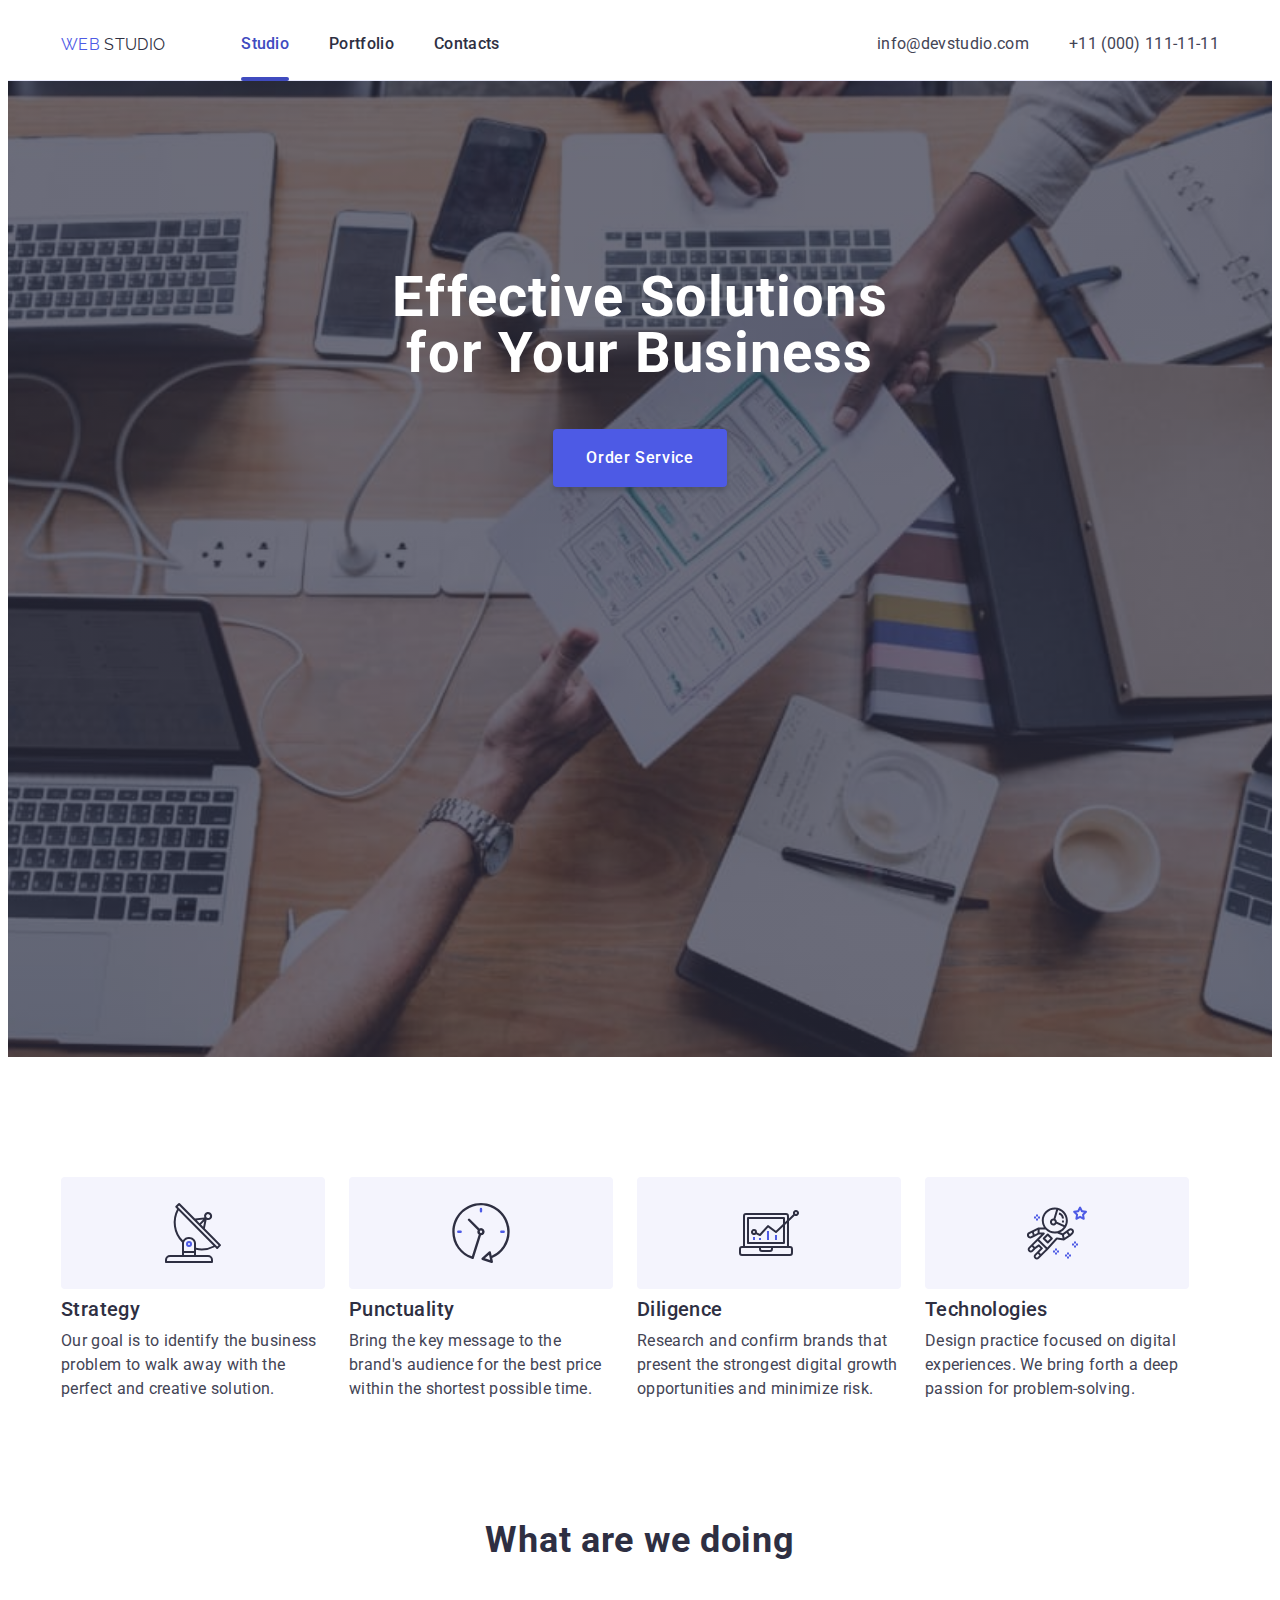
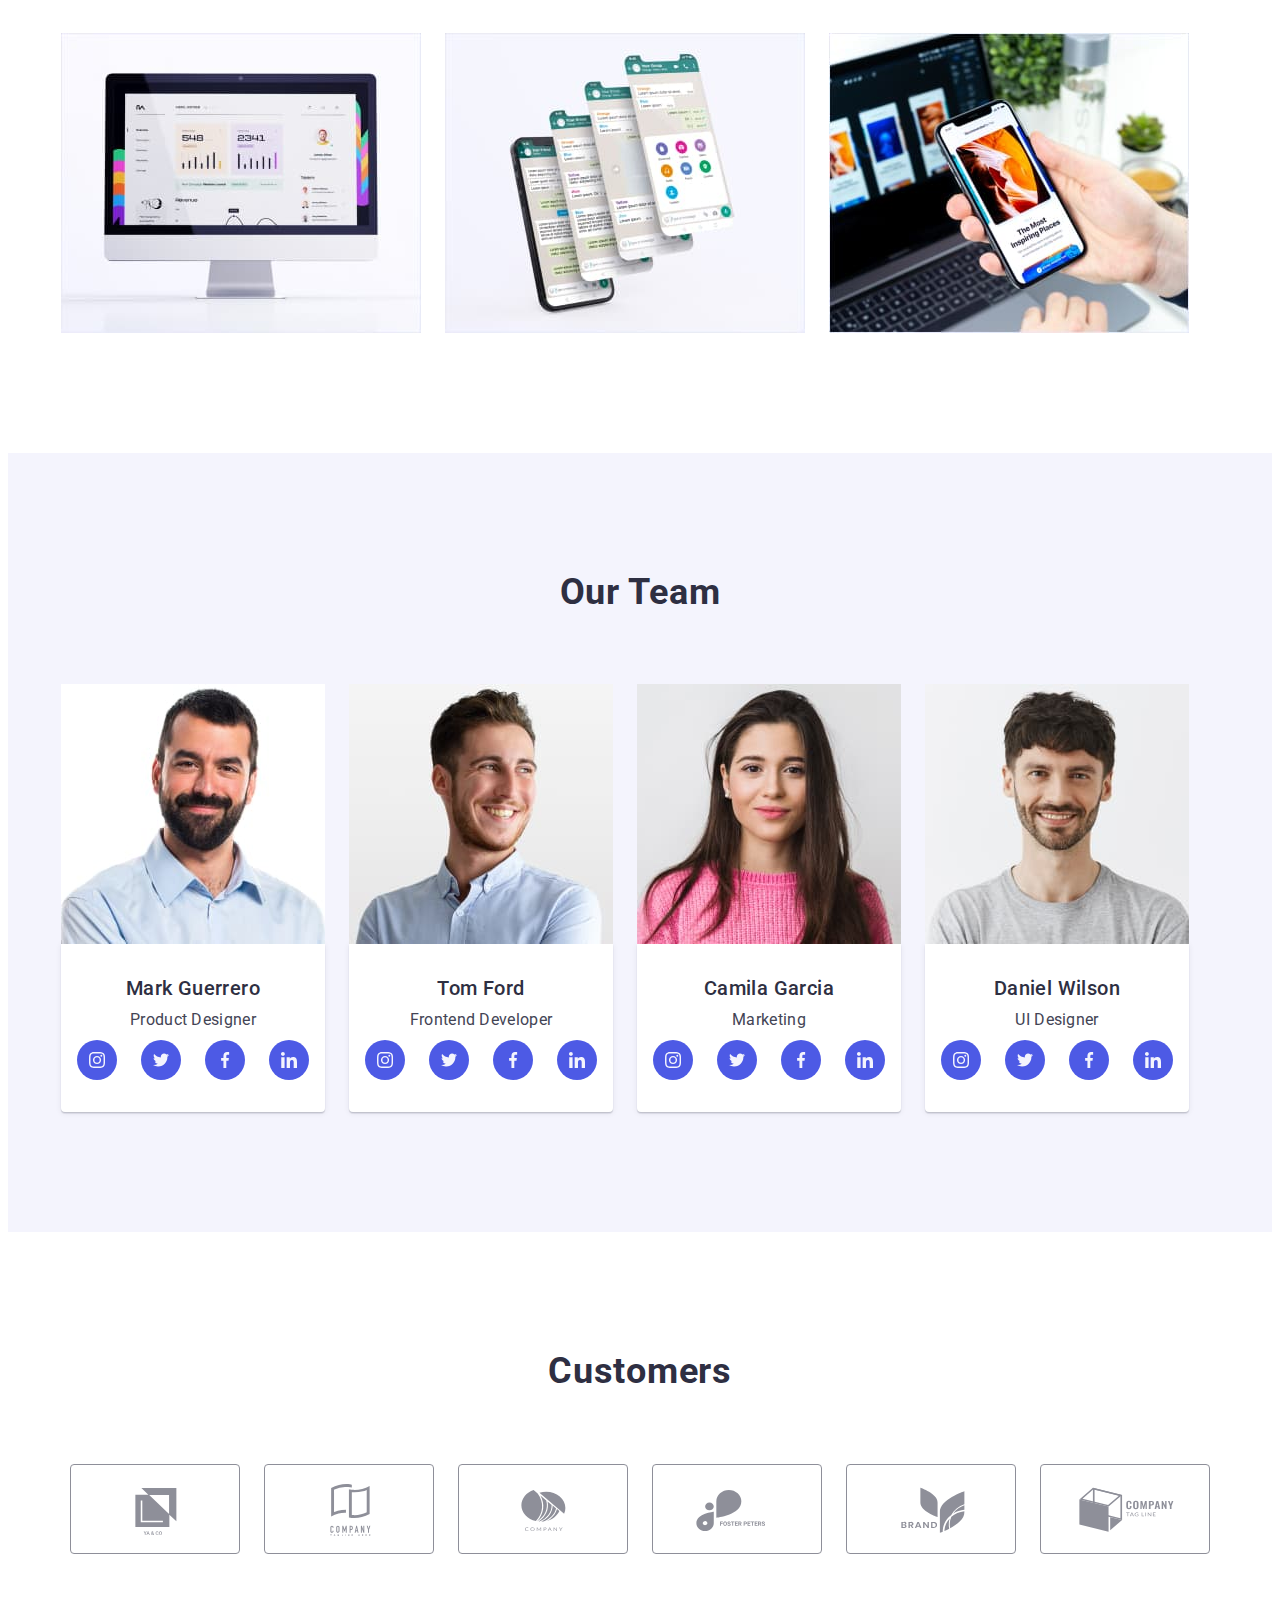
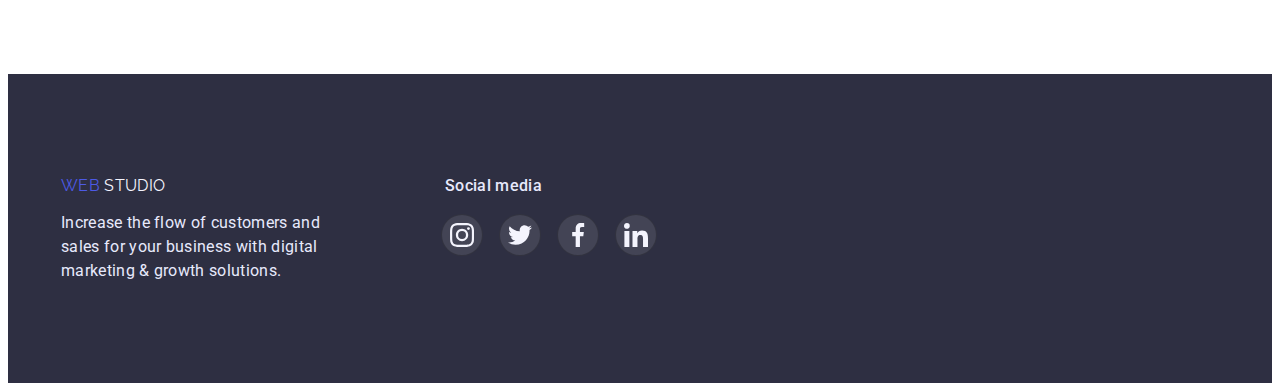
==== index.html @ 89f526cb "started hw06" ====
<!DOCTYPE html>
<html lang="en">
  <head>
    <meta charset="UTF-8" />
    <meta http-equiv="X-UA-Compatible" content="IE=edge" />
    <meta name="viewport" content="width=device-width, initial-scale=1.0" />
    <title>Web Studio</title>
    <link rel="preconnect" href="https://fonts.googleapis.com" />
    <link rel="preconnect" href="https://fonts.gstatic.com" crossorigin />
    <link
      href="https://fonts.googleapis.com/css2?family=Raleway:wght@800&family=Roboto:wght@400;500;700;900&display=swap"
      rel="stylesheet"
    />
    <link
      rel="stylesheet"
      href="https://cdnjs.cloudflare.com/ajax/libs/modern-normalize/1.1.0/modern-normalize.min.css"
      integrity="sha512-wpPYUAdjBVSE4KJnH1VR1HeZfpl1ub8YT/NKx4PuQ5NmX2tKuGu6U/JRp5y+Y8XG2tV+wKQpNHVUX03MfMFn9Q=="
      crossorigin="anonymous"
      referrerpolicy="no-referrer"
    />
    <link rel="stylesheet" href="./css/style.css" />
  </head>
  <body>
    <!--HEADER BLOCK-->
    <header class="header">
      <div class="header-container container">
        <a href="./index.html" class="logo-header link">
          <span class="header-web-logo">WEB</span>
          <span class="header-studio-logo">STUDIO</span>
        </a>
        <nav class="header-nav">
          <ul class="nav-list list">
            <li class="nav-item">
              <a class="nav-link current link" href="./index.html">Studio</a>
            </li>
            <li class="nav-item">
              <a class="nav-link link" href="./portfolio.html">Portfolio</a>
            </li>
            <li class="nav-item">
              <a class="nav-link link" href="">Contacts</a>
            </li>
          </ul>
        </nav>
        <address class="header-address">
          <ul class="address-list list">
            <li class="address-item">
              <a href="mailto:info@devstudio.com" class="address-link link"
                >info@devstudio.com</a
              >
            </li>
            <li class="address-item">
              <a href="tel:+11(000)1111111" class="address-link link"
                >+11 (000) 111-11-11</a
              >
            </li>
          </ul>
        </address>
      </div>
    </header>
    <!--END HEADER BLOCK-->
    <!--MAIN BLOCK -->
    <main>
      <!-- HERO SECTION -------------------------------------------------------------->
      <section class="hero">
        <div class="container">
          <h1 class="hero-title">Effective Solutions for Your Business</h1>
          <button class="hero-btn btn" type="button" data-modal-open>
            Order Service
          </button>
        </div>
      </section>
      <!--END HERO SECTION------------------------------------------------------------>
      <!-- FEATURE SECTION ----------------------------------------------------------->
      <section class="feature section">
        <div class="container">
          <h2 class="feature-title visually-hidden">Our Features</h2>
          <ul class="feature-list list">
            <li class="feature-item">
              <div class="thumb-box">
                <svg class="sm-icons" width="60px" height="64px">
                  <use href="./icons.svg#icon-antenna"></use>
                </svg>
              </div>
              <h3 class="feature-caption title">Strategy</h3>
              <p class="feature-text text">
                Our goal is to identify the business problem to walk away with
                the perfect and creative solution.
              </p>
            </li>
            <li class="feature-item">
              <div class="thumb-box">
                <svg class="sm-icons" width="60px" height="64px">
                  <use href="./icons.svg#icon-clock"></use>
                </svg>
              </div>
              <h3 class="feature-caption title">Punctuality</h3>
              <p class="feature-text text">
                Bring the key message to the brand's audience for the best price
                within the shortest possible time.
              </p>
            </li>
            <li class="feature-item">
              <div class="thumb-box">
                <svg class="sm-icons" width="60px" height="64px">
                  <use href="./icons.svg#icon-diagram"></use>
                </svg>
              </div>
              <h3 class="feature-caption title">Diligence</h3>
              <p class="feature-text text">
                Research and confirm brands that present the strongest digital
                growth opportunities and minimize risk.
              </p>
            </li>
            <li class="feature-item">
              <div class="thumb-box">
                <svg class="sm-icons" width="60px" height="64px">
                  <use href="./icons.svg#icon-astronaut"></use>
                </svg>
              </div>
              <h3 class="feature-caption title">Technologies</h3>
              <p class="feature-text text">
                Design practice focused on digital experiences. We bring forth a
                deep passion for problem-solving.
              </p>
            </li>
          </ul>
        </div>
      </section>
      <!--END FEATURE SECTION--------------------------------------------------------->
      <!-- EXAMPLES SECTION ---------------------------------------------------------->
      <section class="examples section">
        <div class="container">
          <h2 class="examples-title title">What are we doing</h2>
          <ul class="examples-list list">
            <li class="examples-item">
              <img
                class="examples-img"
                src="./images/main-page/img-1.jpg"
                alt="Computer screen"
                width="360"
                height="300"
              />
            </li>
            <li class="examples-item">
              <img
                class="examples-img"
                src="./images/main-page/img-2.jpg"
                alt="Telephone"
                width="360"
                height="300"
              />
            </li>
            <li class="examples-item">
              <img
                class="examples-img"
                src="./images/main-page/img-3.jpg"
                alt="Telephone in hand"
                width="360"
                height="300"
              />
            </li>
          </ul>
        </div>
      </section>
      <!--END EXAMPLES SECTION-------------------------------------------------------->
      <!-- TEAM SECTION -------------------------------------------------------------->
      <section class="team">
        <div class="container">
          <h2 class="team-title title">Our Team</h2>
          <ul class="team-list list">
            <li class="team-item">
              <img
                class="team-img"
                src="./images/main-page/mark-guerrero.jpg"
                alt="Photo of product designer"
                width="264"
                height="260"
              />
              <div class="team-wrapper">
                <h3 class="team-caption title">Mark Guerrero</h3>
                <p class="team-text text">Product Designer</p>
                <div class="sm-icons-box">
                  <ul class="sm-icons-list list">
                    <li class="sm-icons-item">
                      <a
                        class="sm-link"
                        href=""
                        rel="noopener noreferrer"
                        aria-label="Instagram link"
                      >
                        <svg class="sm-icons" width="16px" height="16px">
                          <use href="./icons.svg#icon-instagram"></use>
                        </svg>
                      </a>
                    </li>
                    <li class="sm-icons-item">
                      <a
                        class="sm-link"
                        href=""
                        rel="noopener noreferrer"
                        aria-label="Twitter link"
                        ><svg class="sm-icons" width="16px" height="16px">
                          <use href="./icons.svg#icon-twitter"></use></svg
                      ></a>
                    </li>
                    <li class="sm-icons-item">
                      <a
                        class="sm-link"
                        href=""
                        rel="noopener noreferrer"
                        aria-label="Facebook link"
                        ><svg class="sm-icons" width="16px" height="16px">
                          <use href="./icons.svg#icon-facebook"></use></svg
                      ></a>
                    </li>
                    <li class="sm-icons-item">
                      <a
                        class="sm-link"
                        href=""
                        rel="noopener noreferrer"
                        aria-label="Linkedin link"
                        ><svg class="sm-icons" width="16px" height="16px">
                          <use href="./icons.svg#icon-linkedin"></use></svg
                      ></a>
                    </li>
                  </ul>
                </div>
              </div>
            </li>
            <li class="team-item">
              <img
                class="team-img"
                src="./images/main-page/tom-ford.jpg"
                alt="Photo of frontend developer"
              />
              <div class="team-wrapper">
                <h3 class="team-caption title">Tom Ford</h3>
                <p class="team-text text">Frontend Developer</p>
                <div class="sm-icons-box">
                  <ul class="sm-icons-list list">
                    <li class="sm-icons-item">
                      <a
                        class="sm-link"
                        href=""
                        rel="noopener noreferrer"
                        aria-label="Instagram link"
                      >
                        <svg class="sm-icons" width="16px" height="16px">
                          <use href="./icons.svg#icon-instagram"></use>
                        </svg>
                      </a>
                    </li>
                    <li class="sm-icons-item">
                      <a
                        class="sm-link"
                        href=""
                        rel="noopener noreferrer"
                        aria-label="Twitter link"
                        ><svg class="sm-icons" width="16px" height="16px">
                          <use href="./icons.svg#icon-twitter"></use></svg
                      ></a>
                    </li>
                    <li class="sm-icons-item">
                      <a
                        class="sm-link"
                        href=""
                        rel="noopener noreferrer"
                        aria-label="Facebook link"
                        ><svg class="sm-icons" width="16px" height="16px">
                          <use href="./icons.svg#icon-facebook"></use></svg
                      ></a>
                    </li>
                    <li class="sm-icons-item">
                      <a
                        class="sm-link"
                        href=""
                        rel="noopener noreferrer"
                        aria-label="Linkedin link"
                        ><svg class="sm-icons" width="16px" height="16px">
                          <use href="./icons.svg#icon-linkedin"></use></svg
                      ></a>
                    </li>
                  </ul>
                </div>
              </div>
            </li>
            <li class="team-item">
              <img
                class="team-img"
                src="./images/main-page/camila-garcia.jpg"
                alt="Photo of marketolog"
              />
              <div class="team-wrapper">
                <h3 class="team-caption title">Camila Garcia</h3>
                <p class="team-text text">Marketing</p>
                <div class="sm-icons-box">
                  <ul class="sm-icons-list list">
                    <li class="sm-icons-item">
                      <a
                        class="sm-link"
                        href=""
                        rel="noopener noreferrer"
                        aria-label="Instagram link"
                      >
                        <svg class="sm-icons" width="16px" height="16px">
                          <use href="./icons.svg#icon-instagram"></use>
                        </svg>
                      </a>
                    </li>
                    <li class="sm-icons-item">
                      <a
                        class="sm-link"
                        href=""
                        rel="noopener noreferrer"
                        aria-label="Twitter link"
                        ><svg class="sm-icons" width="16px" height="16px">
                          <use href="./icons.svg#icon-twitter"></use></svg
                      ></a>
                    </li>
                    <li class="sm-icons-item">
                      <a
                        class="sm-link"
                        href=""
                        rel="noopener noreferrer"
                        aria-label="Facebook link"
                        ><svg class="sm-icons" width="16px" height="16px">
                          <use href="./icons.svg#icon-facebook"></use></svg
                      ></a>
                    </li>
                    <li class="sm-icons-item">
                      <a
                        class="sm-link"
                        href=""
                        rel="noopener noreferrer"
                        aria-label="Linkedin link"
                        ><svg class="sm-icons" width="16px" height="16px">
                          <use href="./icons.svg#icon-linkedin"></use></svg
                      ></a>
                    </li>
                  </ul>
                </div>
              </div>
            </li>
            <li class="team-item">
              <img
                class="team-img"
                src="./images/main-page/daniel-wilson.jpg"
                alt="Photo of UI Designer"
              />
              <div class="team-wrapper">
                <h3 class="team-caption title">Daniel Wilson</h3>
                <p class="team-text text">UI Designer</p>
                <div class="sm-icons-box">
                  <ul class="sm-icons-list list">
                    <li class="sm-icons-item">
                      <a
                        class="sm-link"
                        href=""
                        rel="noopener noreferrer"
                        aria-label="Instagram link"
                      >
                        <svg class="sm-icons" width="16px" height="16px">
                          <use href="./icons.svg#icon-instagram"></use>
                        </svg>
                      </a>
                    </li>
                    <li class="sm-icons-item">
                      <a
                        class="sm-link"
                        href=""
                        rel="noopener noreferrer"
                        aria-label="Twitter link"
                        ><svg class="sm-icons" width="16px" height="16px">
                          <use href="./icons.svg#icon-twitter"></use></svg
                      ></a>
                    </li>
                    <li class="sm-icons-item">
                      <a
                        class="sm-link"
                        href=""
                        rel="noopener noreferrer"
                        aria-label="Facebook link"
                        ><svg class="sm-icons" width="16px" height="16px">
                          <use href="./icons.svg#icon-facebook"></use></svg
                      ></a>
                    </li>
                    <li class="sm-icons-item">
                      <a
                        class="sm-link"
                        href=""
                        rel="noopener noreferrer"
                        aria-label="Linkedin link"
                        ><svg class="sm-icons" width="16px" height="16px">
                          <use href="./icons.svg#icon-linkedin"></use></svg
                      ></a>
                    </li>
                  </ul>
                </div>
              </div>
            </li>
          </ul>
        </div>
      </section>
      <!--END TEAM SECTION------------------------------------------------------------>
      <!-- CUSTOMERS SECTION --------------------------------------------------------->
      <section class="customers section">
        <div class="container">
          <h2 class="customers-title title">Customers</h2>
          <div class="costomers-logo-box">
            <ul class="customers-list list">
              <li class="customers-item">
                <a
                  class="customers-link"
                  href=""
                  rel="noopener noreferrer"
                  aria-label="Company 1"
                  ><svg class="customers-icons" width="104px" height="56px">
                    <use href="./icons.svg#icon-logo"></use></svg
                ></a>
              </li>
              <li class="customers-item">
                <a
                  class="customers-link"
                  href=""
                  rel="noopener noreferrer"
                  aria-label="Company 2"
                  ><svg class="customers-icons" width="104px" height="56px">
                    <use href="./icons.svg#icon-logo-1"></use></svg
                ></a>
              </li>
              <li class="customers-item">
                <a
                  class="customers-link"
                  href=""
                  rel="noopener noreferrer"
                  aria-label="Company 3"
                  ><svg class="customers-icons" width="104px" height="56px">
                    <use href="./icons.svg#icon-logo-2"></use></svg
                ></a>
              </li>
              <li class="customers-item">
                <a
                  class="customers-link"
                  href=""
                  rel="noopener noreferrer"
                  aria-label="Company 4"
                  ><svg class="customers-icons" width="104px" height="56px">
                    <use href="./icons.svg#icon-logo-3"></use></svg
                ></a>
              </li>
              <li class="customers-item">
                <a
                  class="customers-link"
                  href=""
                  rel="noopener noreferrer"
                  aria-label="Company 5"
                  ><svg class="customers-icons" width="104px" height="56px">
                    <use href="./icons.svg#icon-logo-4"></use></svg
                ></a>
              </li>
              <li class="customers-item">
                <a
                  class="customers-link"
                  href=""
                  rel="noopener noreferrer"
                  aria-label="Company 6"
                  ><svg class="customers-icons" width="104px" height="56px">
                    <use href="./icons.svg#icon-logo-5"></use></svg
                ></a>
              </li>
            </ul>
          </div>
        </div>
      </section>
      <!-- END CUSOMERS SECTION------------------------------------------------------->
    </main>
    <!--END MAIN BLOCK---------------------------------------------------------------->
    <!-- FOOTER BLOCK ---------------------------------------------------------------->
    <footer class="footer">
      <div class="footer-box container">
        <div class="footer-information">
          <a href="./index.html" class="logo-footer link"
            ><span class="footer-web-logo">WEB</span>
            <span class="footer-studio-logo">STUDIO</span></a
          >
          <p class="footer-text text">
            Increase the flow of customers and sales for your business with
            digital marketing & growth solutions.
          </p>
        </div>
        <div class="footer-sm-box">
          <p class="sm-text">Social media</p>
          <ul class="sm-footer-list list">
            <li class="sm-footer-items">
              <a
                class="sm-footer-link"
                href=""
                rel="noopener noreferrer"
                aria-label="Instagram"
                ><svg class="sm-footer-icons" width="24px" height="24px">
                  <use href="./icons.svg#icon-instagram"></use></svg
              ></a>
            </li>
            <li class="sm-footer-items">
              <a
                class="sm-footer-link"
                href=""
                rel="noopener noreferrer"
                aria-label="Twitter"
                ><svg class="sm-footer-icons" width="24px" height="24px">
                  <use href="./icons.svg#icon-twitter"></use></svg
              ></a>
            </li>
            <li class="sm-footer-items">
              <a
                class="sm-footer-link"
                href=""
                rel="noopener noreferrer"
                aria-label="Linkedin"
                ><svg class="sm-footer-icons" width="24px" height="24px">
                  <use href="./icons.svg#icon-facebook"></use></svg
              ></a>
            </li>
            <li class="sm-footer-items">
              <a
                class="sm-footer-link"
                href=""
                rel="noopener noreferrer"
                aria-label="Linkedin"
                ><svg class="sm-footer-icons" width="24px" height="24px">
                  <use href="./icons.svg#icon-linkedin"></use></svg
              ></a>
            </li>
          </ul>
        </div>
      </div>
    </footer>
    <!--END FOOTER BLOCK-------------------------------------------------------------->
    <!--MODAL WINDOW FOR HERO SECTION------------------------------------------------->
    <div class="backdrop is-hidden" data-modal>
      <div class="modal">
        <button class="modal-btn" type="button" data-modal-close>
          <svg class="modal-icons" width="8px" height="8px">
            <use href="./icons.svg#icon-close-cross"></use>
          </svg>
        </button>
        <form class="form" autocomplete="off">
          <h2>Leave your contacts and we will call you back</h2>
          <div class="form-field">
            <label class="form-label" for="name"> Name </label>
            <input class="form-input" type="text" name="name" id="name" />
          </div>
          <div class="form-field">
            <label for="phone"> Phone </label>
            <input type="tel" name="phone" id="phone" />
          </div>
          <div class="form-field">
            <label for="email">Email</label>
            <input type="email" name="email" id="email" />
          </div>
          <div class="form-field">
            <label for="comment">Comment</label>
            <textarea
              name=""
              id="comment"
              cols="30"
              rows="10"
              placeholder="Text input"
            ></textarea>
          </div>
          <div class="">
            <input type="checkbox" id="checkbox" />
            <label for="checkbox">
              I accept the terms and conditions of the Privacy Policy
            </label>
            
          </div>
          <div class="form-field"></div>

          <button type="submit">Send</button>
        </form>
      </div>
    </div>

    <!-------------------------------------------------------------------------------->

    <script src="./js/modal.js"></script>
  </body>
</html>
---- css/style.css ----
:root {
  --iris: #4d5ae5;
  --ocean: #404bbf;
  --navy-blue: #2e2f42;
  --green: #31d0aa;
  --cornflower: #e7e9fc;
  --navy-blue-modal: #f4f4fd;
  --grey: #2e2f42;
  --white: #ffffff;
  --slate: #434455;
  --light-slate: #8e8f99;
  --cloud: #f4f4fd;
  --black: black;

  /* transition */
  --main-tr-dur: 250ms;
  --slow-tr-dur: 500ms;
  --main-tr-t-f: cubic-bezier(0.4, 0, 0.2, 1);
  
}
/* animation */
/* @keyframes move-top {
  0% {
    transform: translateY(250px);
    opacity: 0;
  }
  
  50% {
   
    opacity: 0.5;
  }
  

  100% {
    transform: translateY(0);
    opacity: 1; 
  }
} */

html {
  scroll-behavior: smooth;
}

body {
  background-color: var(--white);
  color: var(--slate);
  font-family: Roboto, sans-serif;
  letter-spacing: 0.02em;
}
/* 
====================================
RESET
====================================
*/
h1,
h2,
h3,
h4,
h5,
h6,
p {
  margin: 0;
}

.list {
  list-style: none;
  padding: 0;
  margin: 0;
}

.link {
  text-decoration: none;
  color: inherit;
}

img {
  display: block;
  max-width: 100%;
  height: auto;
}
/* 
====================================
END RESET
====================================
*/
/* 
====================================
COMMON BLOCK
====================================
*/
.visually-hidden {
  position: absolute;
  width: 1px;
  height: 1px;
  margin: -1px;
  border: 0;
  padding: 0;

  white-space: nowrap;
  clip-path: inset(100%);
  clip: rect(0 0 0 0);
  overflow: hidden;
}
/* 
====================================
END COMMON BLOCK
====================================
*/
/* 
====================================
TITLE
====================================
*/
.title {
  color: var(--navy-blue);
  font-weight: 500;
  font-size: 20px;
  line-height: 1.2;
  letter-spacing: 0.02em;
}
/* 
==============================================
title examples title and team title index.html
==============================================
*/
.examples-title,
.team-title,
.customers-title {
  font-weight: 700;
  font-size: 36px;
  line-height: 1.1;
  text-align: center;
  letter-spacing: 0.02em;
}
.text {
  font-weight: 400;
  font-size: 16px;
  line-height: 1.5;
}
/* logo block (for all pages) */
.logo-header,
.logo-footer {
  font-family: Raleway, cursive;
}
.logo-header {
  margin-right: 76px;
}
/* ==================================================*/
/* 
=======================================================
BTN (for all pages)
=======================================================
*/
.btn {
  cursor: pointer;
  font-family: inherit;
  font-weight: 500;
  font-size: 16px;
  line-height: 1.5;
  align-items: center;
  letter-spacing: 0.04em;
  border: 1px solid transparent;
}
.container {
  width: 1158px;
  padding: 0 15px;
  margin: 0 auto;
  /* outline: 2px solid tomato; */
}
/* =======================================================*/
/* 
===========================================================
HEADER BLOCK (FOR ALL PAGES)
===========================================================
*/
/* .header {
  padding-top: 24px;
  padding-bottom: 24px;
} */
.header {
  border-bottom: 1px solid var(--cornflower);
}
.header-container {
  display: flex;
  align-items: center;
}
.header-web-logo {
  color: var(--iris);
}
.header-studio-logo {
  color: var(--navy-blue);
}
.nav-list {
  display: flex;
  align-items: center;
  gap: 40px;
}
.nav-link,
.logo-header,
.address-link {
  display: block;
  padding-top: 24px;
  padding-bottom: 24px;
}
/*
================================================================
studio-portfolio-contacts (NAV HEADER AND ADDRESS)
================================================================
*/
.header-nav {
  margin-right: auto;
}
.nav-link {
  color: var(--navy-blue);
  font-weight: 500;
  font-size: 16px;
  line-height: 1.5;
  position: relative;
}

.current {
  color: var(--ocean);
}
.current::after {
  content: '';
  display: block;
  width: 100%;
  height: 4px;
  border-radius: 2px;
  background-color: var(--ocean);
  position: absolute;
  bottom: -1px;
}
/* mail-tel */
.address-list {
  display: flex;
  align-items: center;
  gap: 40px;
}
.address-link {
  font-weight: 400;
  font-style: normal;
  font-size: 16px;
  line-height: 1.5;
  transition-duration: var(--main-tr-dur);
  transition-timing-function: var(--main-tr-t-f);
}
.address-link:hover,
.address-link:focus {
  color: var(--ocean);
}
/* 
=======================================================================================
FOOTER BLOCK (FOR ALL PAGES)
=======================================================================================
*/
.footer {
  color: var(--cornflower);
  background-color: var(--navy-blue);
  padding-top: 100px;
  padding-bottom: 100px;
}
.footer-box {
  display: flex;
  align-items: baseline;
  gap: 120px;
}
.footer-web-logo {
  color: var(--iris);
}
.footer-studio-logo {
  color: var(--cloud);
}
.footer-text {
  margin-top: 16px;
  width: 264px;
}
.footer-sm-box {
  max-width: 208px;
}
.sm-text {
  font-weight: 500;
  font-size: 16px;
  line-height: 1.5;
  letter-spacing: 0.02em;
  padding-bottom: 16px;
}
.sm-footer-list {
  display: flex;
  align-items: center;
  justify-content: center;
  gap: 16px;
}
.sm-footer-link {
  display: flex;
  align-items: center;
  justify-content: center;
  width: 40px;
  height: 40px;
  background: rgba(255, 255, 255, 0.1);
  border: 1px solid rgba(0, 0, 0, 0.25);
  border-radius: 50%;
  fill: var(--cloud);
  transition-duration: var(--main-tr-dur);
  transition-timing-function: var(--main-tr-t-f);
}
.sm-footer-link:hover,
.sm-footer-link:focus {
  background-color: var(--green);
}
/* .sm-footer-icons {
  fill: var(--cloud);
} */

/* 
=====================================================================================
index.html/HERO section 
=====================================================================================
*/
.hero {
  max-width: 1440px;
  height: 600px;
  margin-left: auto;
  margin-right: auto;
  background-image: radial-gradient(
      rgba(46, 47, 66, 0.7),
      rgba(46, 47, 66, 0.7)
    ),
    url(../images/main-page/hero.jpg);
  background-size: cover;
  background-repeat: no-repeat;
  background-position: center;
  background-color: var(--navy-blue);
  text-align: center;
  padding-top: 188px;
  padding-bottom: 188px;
}
.hero-title {
  color: var(--white);
  font-weight: 700;
  font-size: 56px;
  line-height: 1;
  letter-spacing: 0.02em;
  width: 496px;
  text-align: center;
  margin: 0 auto;
}
.hero-btn {
  min-width: 169px;
  color: var(--white);
  background-color: var(--iris);
  box-shadow: 0px 4px 4px rgba(0, 0, 0, 0.15);
  border-radius: 4px;
  padding: 16px 32px;
  margin-top: 48px;
  transition-duration: var(--main-tr-dur);
  transition-timing-function: var(--main-tr-t-f);
}
.hero-btn:hover,
.hero-btn:focus {
  background-color: var(--ocean);
}


/* 
================================================================================
index.html/FEATURE section 
================================================================================
*/
.feature-list {
  display: flex;
  align-items: flex-start;
  flex-wrap: wrap;
  gap: 24px;
}
.section {
  padding-top: 120px;
  padding-bottom: 120px;
}
.feature-item {
  max-width: 264px;
}
.thumb-box {
  display: flex;
  align-items: center;
  justify-content: center;
  height: 112px;
  width: 264px;
  background-color: var(--cloud);
  border-radius: 4px;
}

.feature-caption {
  font-weight: 500;
  font-size: 20px;
  line-height: 1.2;
  letter-spacing: 0.02em;
  margin-top: 8px;
}
.feature-text {
  margin-top: 8px;
}

/* 
====================================================================================
index.html/examples section
====================================================================================
*/
.examples {
  padding-top: 0;
}
.examples-title {
  margin-bottom: 72px;
}
.examples-list {
  display: flex;
  align-items: center;
  gap: 24px;
}
/* ------------------------------------------------------------------------ */
/* index.html/TEAM section--------------------------------------------------- */
/* .team-title {
  padding-bottom: 72px;
} */
/* .team {
  margin-bottom: 120px;
} */
.team-item {
  width: 264px;
}

.team {
  background-color: var(--cloud);
  padding-top: 120px;
  padding-bottom: 120px;
}
.team-title {
  margin-bottom: 72px;
}
.team-list {
  display: flex;
  align-items: center;
  flex-wrap: wrap;
  /* justify-content: space-between; */
  gap: 24px;
}
.team-wrapper {
  padding-top: 32px;
  padding-bottom: 32px;
  text-align: center;
  background-color: var(--white);
  box-shadow: 0px 1px 6px rgba(46, 47, 66, 0.08),
    0px 1px 1px rgba(46, 47, 66, 0.16), 0px 2px 1px rgba(46, 47, 66, 0.08);
  border-radius: 0px 0px 4px 4px;
}
.team-caption {
  margin-bottom: 8px;
}
.team-text {
  margin-bottom: 8px;
}

.sm-icons-list {
  display: flex;
  align-items: center;
  justify-content: center;
  gap: 24px;
}
.sm-icons-item {
  width: 40px;
  height: 40px;
}
.sm-link {
  display: flex;
  align-items: center;
  justify-content: center;
  width: 100%;
  height: 100%;
  background-color: var(--iris);
  border-radius: 50%;
  fill: var(--cloud);
  transition-duration: var(--main-tr-dur);
  transition-timing-function: var(--main-tr-t-f);
}
.sm-link:hover,
.sm-link:focus {
  background-color: var(--ocean);
}
/* .sm-icons {
  fill: var(--cloud);
} */
/* ---------------------------------------------------------------------------------- */

/* index.html / Custumers section------------------------------------------------------ */
.costomers-logo-box {
  margin-top: 72px;
}
.customers-list {
  display: flex;
  align-items: center;
  justify-content: center;
  gap: 24px;
}
.customers-link {
  display: flex;
  align-items: center;
  justify-content: center;
  width: 168px;
  height: 88px;
  border: 1px solid var(--light-slate);
  border-radius: 4px;
}
.customers-icons {
  fill: var(--light-slate);
  transition-duration: var(--main-tr-dur);
  transition-timing-function: var(--main-tr-t-f);
}

.customers-link:hover .customers-icons {
  fill: var(--ocean);
}
.customers-link:focus .customers-icons {
  fill: var(--ocean);
}
.customers-link:hover,
.customers-link:focus {
  border: 1px solid var(--ocean);
}

/* ------------------------------------------------------------------------------- */

/* porfolio.html/btn-filter portfolio block -----------------------------------------*/

.filter-list {
  display: flex;
  align-items: center;
  justify-content: center;
  gap: 24px;
  /* відступ між елементами */
  margin-top: 96px;
  margin-bottom: 72px;
}
.filter-btn {
  color: var(--iris);
  background-color: var(--cloud);
  border: 1px solid var(--cornflower);
  border-radius: 4px;
  padding: 12px 24px;
  transition-duration: var(--main-tr-dur);
  transition-timing-function: var(--main-tr-t-f);
}
.filter-btn:hover,
.filter-btn:focus {
  color: var(--white);
  background-color: var(--ocean);
}

/* porfolio.html/portfolio exaples block  */
.portfolio {
  padding-top: 72px;
  padding-bottom: 120px;
}
.thumb {
  position: relative;
overflow: hidden;
}
/* ---------- */
.portfolio-link:hover .overlay {
  transform: translateY(0);
  opacity: 1;
}
.portfolio-link:focus .overlay {
  transform: translateY(0);
  opacity: 1;
}
.overlay {
  position: absolute;
  top: 0;
  left: 0;
  transform: translateY(100%);
  transition-duration: var(--main-tr-dur);
  transition-timing-function: var(--main-tr-t-f);

  width: 100%;
  height: 100%;
  background-color: var(--iris);
}

.portfolio-link:hover .thumb-text {
  opacity: 1;
}
.portfolio-link:focus .thumb-text {
  opacity: 1;
}
.thumb-text {
  position: absolute;
  top: 40px;
  left: 32px;
  padding-right: 32px;
  text-align: left;
  color: var(--color-cloud);
  font-size: 16px;
  line-height: calc(24 / 16);
  font-weight: 400;
  letter-spacing: 0.02em;
  color: var(--cloud);
}

/* --------- */



.potfolio-list {
  display: flex;
  align-items: center;
  flex-wrap: wrap;
  row-gap: 48px;
  column-gap: 24px;
  padding-bottom: 120px;
}
.portfolio-item {
  width: 360px;
}
.portfolio-link {
  transition-duration: var(--main-tr-dur);
  transition-timing-function: var(--main-tr-t-f);
}
.portfolio-link:hover,
.portfolio-link:focus {
  display: block;
  box-shadow: 0px 1px 6px rgba(46, 47, 66, 0.08),
    0px 1px 1px rgba(46, 47, 66, 0.16), 0px 2px 1px rgba(46, 47, 66, 0.08);
}

.portfolio-wrapper {
  border: 1px solid #e7e9fc;
  border-top: 1px solid transparent;
  padding-top: 32px;
  padding-bottom: 32px;
  padding-left: 16px;
}

.portfolio-text {
  margin-top: 8px;
}


/* 
===============================================================
MODAL WINDOW FOR HERO SECTION
===============================================================
*/
.backdrop {
  position: fixed;
  top: 0;
  width: 100%;
  height: 100%;
  background-color: rgba(0, 0, 0, 0.4);
  transition: opacity var(--slow-tr-dur), visibility var(--slow-tr-dur);
  /* transition-duration: var(--slow-tr-dur); */
}
.backdrop.is-hidden {
  opacity: 0;
  visibility: hidden;
  pointer-events: none;
}
.modal {
  position: absolute;
  top: 50%;
  left: 50%;
  transform: translate(-50%, -50%);
  width: 408px;
  min-height: 584px;
  background: #fcfcfc;
  box-shadow: 0px 1px 1px rgba(0, 0, 0, 0.14), 0px 1px 3px rgba(0, 0, 0, 0.12),
    0px 2px 1px rgba(0, 0, 0, 0.2);
  border-radius: 4px;

  transition: transform 150ms ease 400ms, opacity 150ms ease 400ms;
}
.backdrop.is-hidden .modal {
  transform: translate(-50%, -70%);
  opacity: 0;
}

.modal-btn {
  width: 24px;
  height: 24px;
  position: absolute;
  top: 24px;
  right: 24px;
  padding: 0;
  display: flex;
  align-items: center;
  justify-content: center;

  background: var(--cornflowerc);
  border: 1px solid rgba(0, 0, 0, 0.1);
  border-radius: 50%;
  fill: var(--black);
}

.modal-btn:hover,
.modal-btn:focus {
  background-color: var(--ocean);
  fill: var(--white);
  border: none;
  cursor: pointer;
}

.form-field {
  display: flex;
  flex-direction: column;
  margin-left: 24px;
  margin-right: 24px;
}
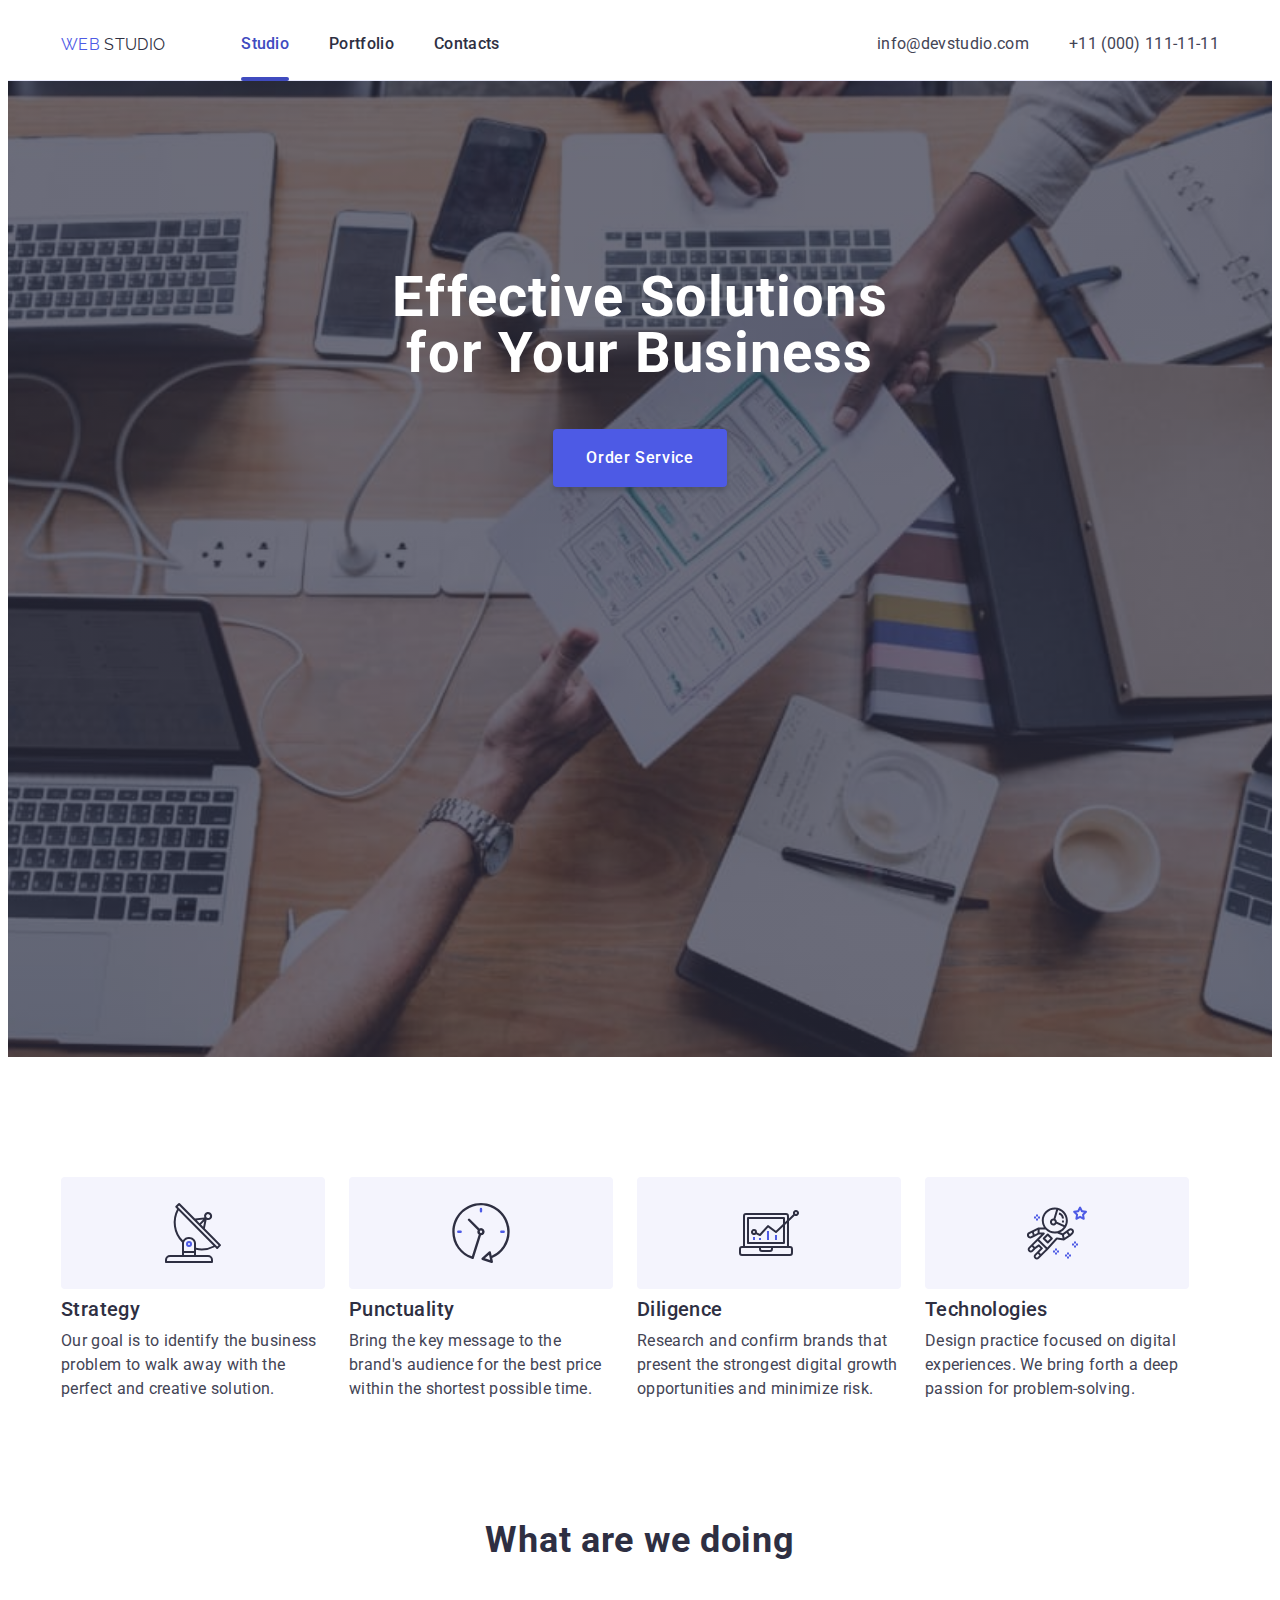
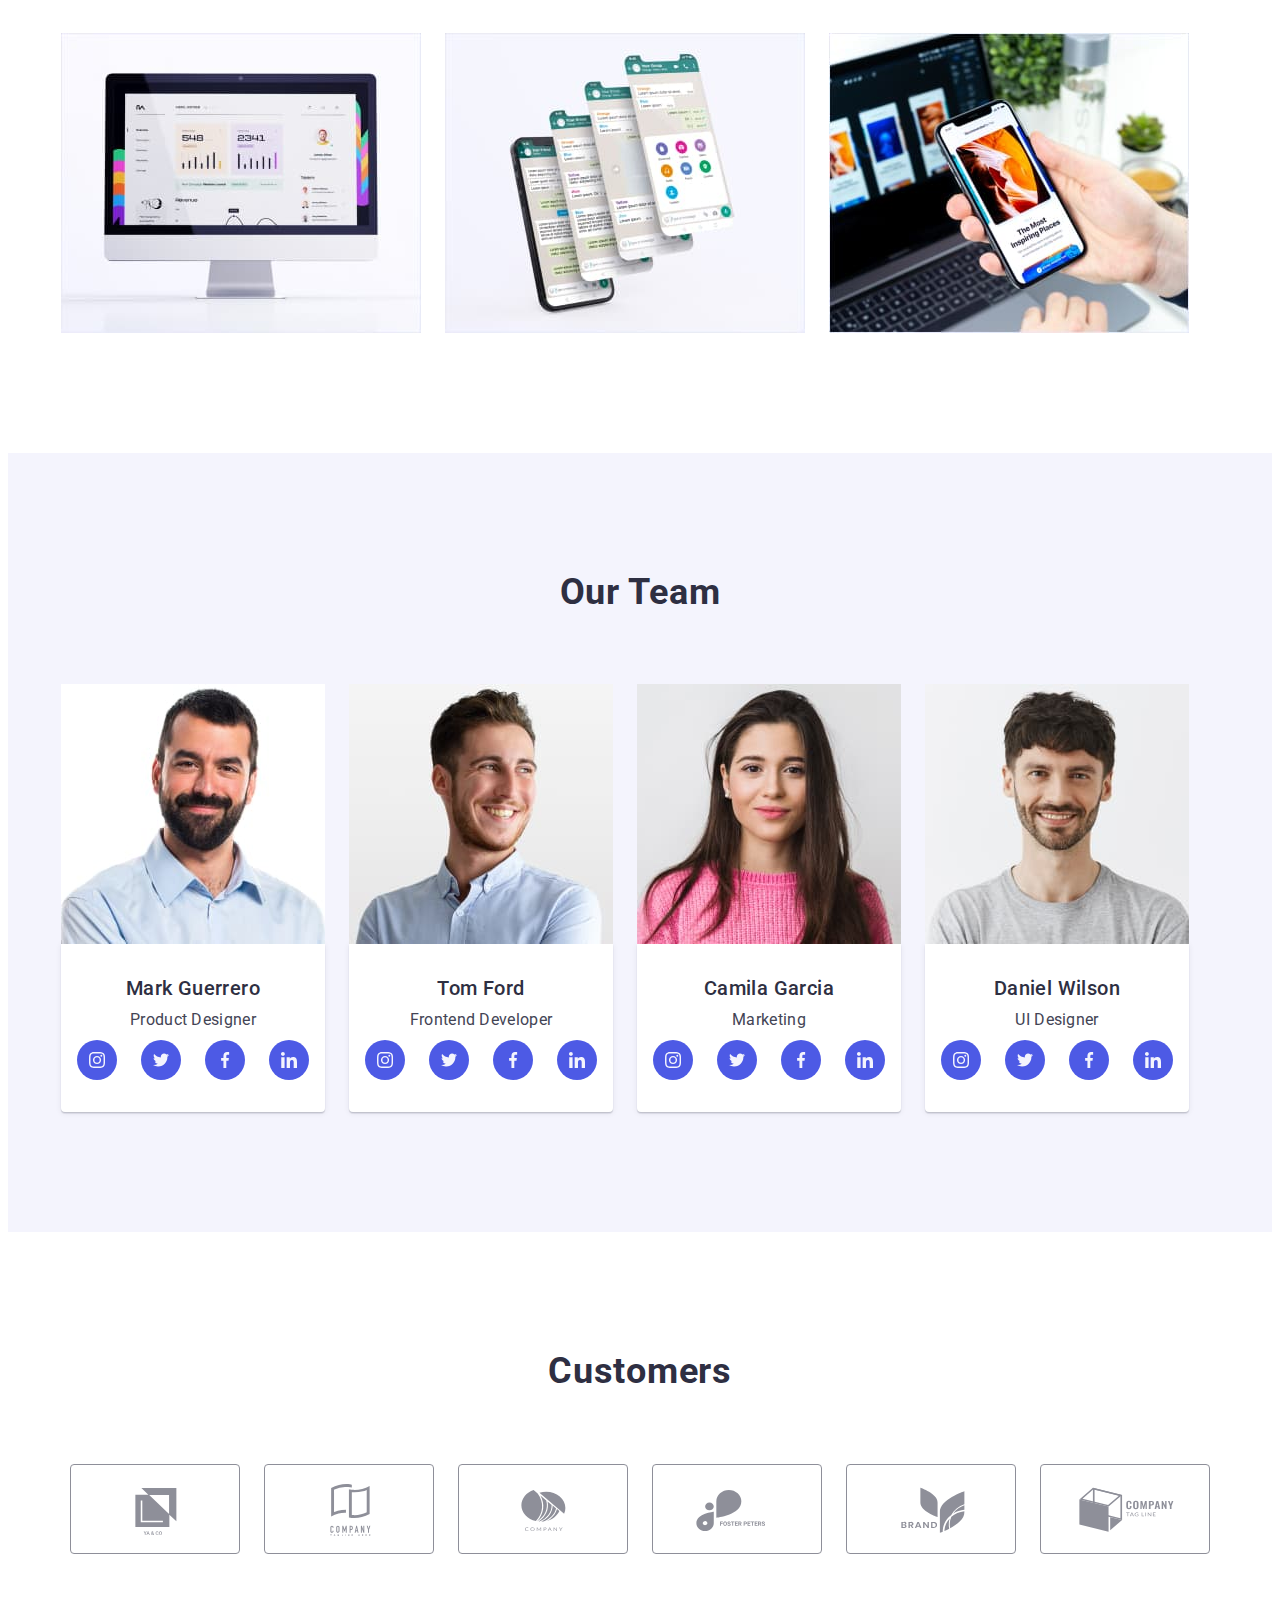
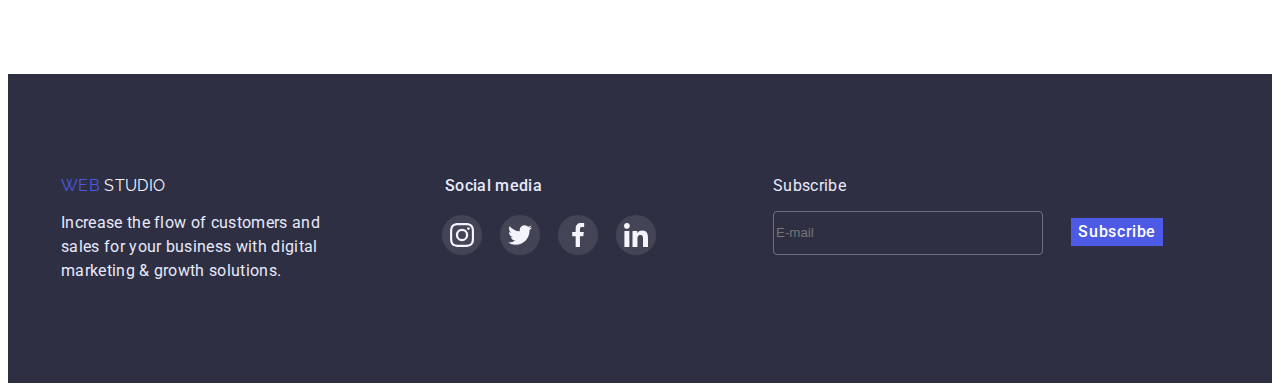
==== commit 5881c36b: "add footer form" ====
--- a/index.html
+++ b/index.html
@@ -533,6 +533,20 @@
             </li>
           </ul>
         </div>
+        <div class="form-footer-box">
+          <form>
+            <p class="subscribe-title">Subscribe</p>
+            <label class="form-label" for="email"></label>
+            <input
+              class="footer-input"
+              type="email"
+              name="email"
+              id=""
+              placeholder="E-mail"
+            />
+            <button class="footer-btn btn" type="submit">Subscribe</button>
+          </form>
+        </div>
       </div>
     </footer>
     <!--END FOOTER BLOCK-------------------------------------------------------------->
@@ -545,39 +559,40 @@
           </svg>
         </button>
         <form class="form" autocomplete="off">
-          <h2>Leave your contacts and we will call you back</h2>
+          <p class="form-title">
+            Leave your contacts and we will call you back
+          </p>
           <div class="form-field">
-            <label class="form-label" for="name"> Name </label>
+            <label class="form-label" for="name">Name</label>
             <input class="form-input" type="text" name="name" id="name" />
           </div>
           <div class="form-field">
-            <label for="phone"> Phone </label>
-            <input type="tel" name="phone" id="phone" />
+            <label class="form-label" for="phone"> Phone </label>
+            <input class="form-input" type="tel" name="phone" id="phone" />
           </div>
           <div class="form-field">
-            <label for="email">Email</label>
-            <input type="email" name="email" id="email" />
+            <label class="form-label" for="email">Email</label>
+            <input class="form-input" type="email" name="email" id="email" />
           </div>
           <div class="form-field">
-            <label for="comment">Comment</label>
+            <label class="form-label" for="comment">Comment</label>
             <textarea
+              class="form-input form-texarea"
+              resize="none"
               name=""
               id="comment"
-              cols="30"
-              rows="10"
               placeholder="Text input"
             ></textarea>
           </div>
-          <div class="">
+          <div class="form-checkbox-box">
             <input type="checkbox" id="checkbox" />
-            <label for="checkbox">
+            <label class="form-checkbox" for="checkbox">
               I accept the terms and conditions of the Privacy Policy
             </label>
-            
           </div>
           <div class="form-field"></div>
 
-          <button type="submit">Send</button>
+          <button class="form-btn btn" type="submit">Send</button>
         </form>
       </div>
     </div>
--- a/css/style.css
+++ b/css/style.css
@@ -16,7 +16,6 @@
   --main-tr-dur: 250ms;
   --slow-tr-dur: 500ms;
   --main-tr-t-f: cubic-bezier(0.4, 0, 0.2, 1);
-  
 }
 /* animation */
 /* @keyframes move-top {
@@ -312,8 +311,29 @@
   fill: var(--cloud);
 } */
 
-/* 
-=====================================================================================
+.subscribe-title {
+  margin-bottom: 16px;
+}
+
+.footer-input {
+  width: 264px;
+  height: 40px;
+  border: 1px solid rgba(255, 255, 255, 0.3);
+  border-radius: 4px;
+  background-color: inherit;
+}
+
+.footer-btn {
+  margin-left: 24px;
+  background-color: var(--iris);
+  color: var(--white);
+/* padding-top: 8px;
+padding-bottom: 8px;
+padding-left: 24px;
+padding-right: 64px; */
+}
+
+/* ===================================================================================
 index.html/HERO section 
 =====================================================================================
 */
@@ -361,7 +381,6 @@
   background-color: var(--ocean);
 }
 
-
 /* 
 ================================================================================
 index.html/FEATURE section 
@@ -562,7 +581,7 @@
 }
 .thumb {
   position: relative;
-overflow: hidden;
+  overflow: hidden;
 }
 /* ---------- */
 .portfolio-link:hover .overlay {
@@ -608,8 +627,6 @@
 
 /* --------- */
 
-
-
 .potfolio-list {
   display: flex;
   align-items: center;
@@ -643,7 +660,6 @@
 .portfolio-text {
   margin-top: 8px;
 }
-
 
 /* 
 ===============================================================
@@ -708,9 +724,64 @@
   cursor: pointer;
 }
 
+.form-title {
+  font-weight: 500;
+  font-size: 16px;
+  line-height: 1.5;
+  text-align: center;
+  letter-spacing: 0.02em;
+  color: var(--navy-blue);
+  margin-top: 72px;
+  margin-bottom: 16px;
+}
+
+.form-label {
+  font-weight: 400;
+  font-size: 12px;
+  line-height: 1.3;
+  letter-spacing: 0.04em;
+  color: var(--light-slate);
+  padding-bottom: 4px;
+}
+
+.form-input {
+  border: 1px solid rgba(33, 33, 33, 0.2);
+  border-radius: 4px;
+}
+
 .form-field {
   display: flex;
   flex-direction: column;
   margin-left: 24px;
   margin-right: 24px;
-}+}
+
+.form-texarea {
+  font-style: normal;
+  font-weight: 400;
+  font-size: 12px;
+  line-height: 16px;
+  letter-spacing: 0.04em;
+  color: rgba(117, 117, 117, 0.5);
+  padding-top: 8px;
+  padding-bottom: 8px;
+  padding-left: 16px;
+  padding-right: 16px;
+}
+
+.form-checkbox-box {
+  display: flex;
+  justify-content: center;
+  gap: 8px;
+  margin-top: 16px;
+}
+.form-checkbox {
+  font-weight: 400;
+  font-size: 12px;
+  line-height: 16px;
+  letter-spacing: 0.04em;
+  color: #757575;
+}
+
+.form-btn {
+}
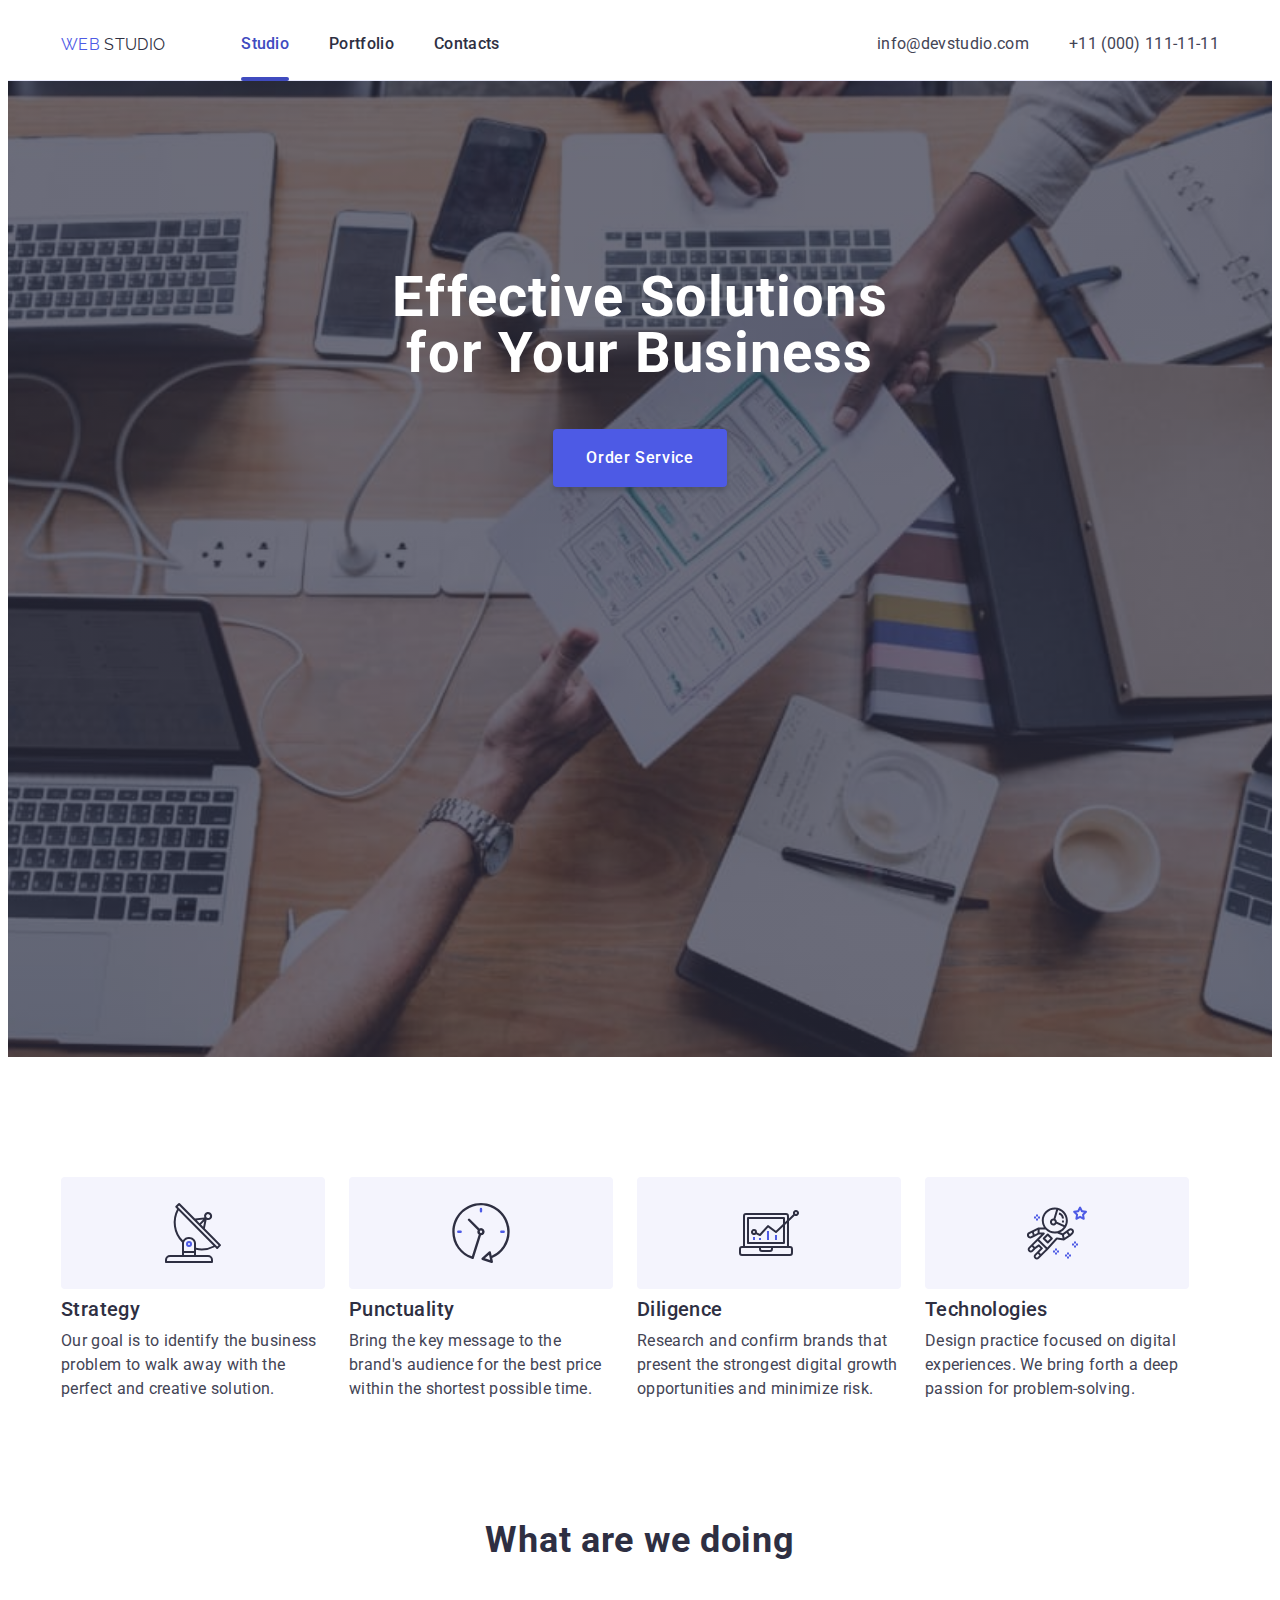
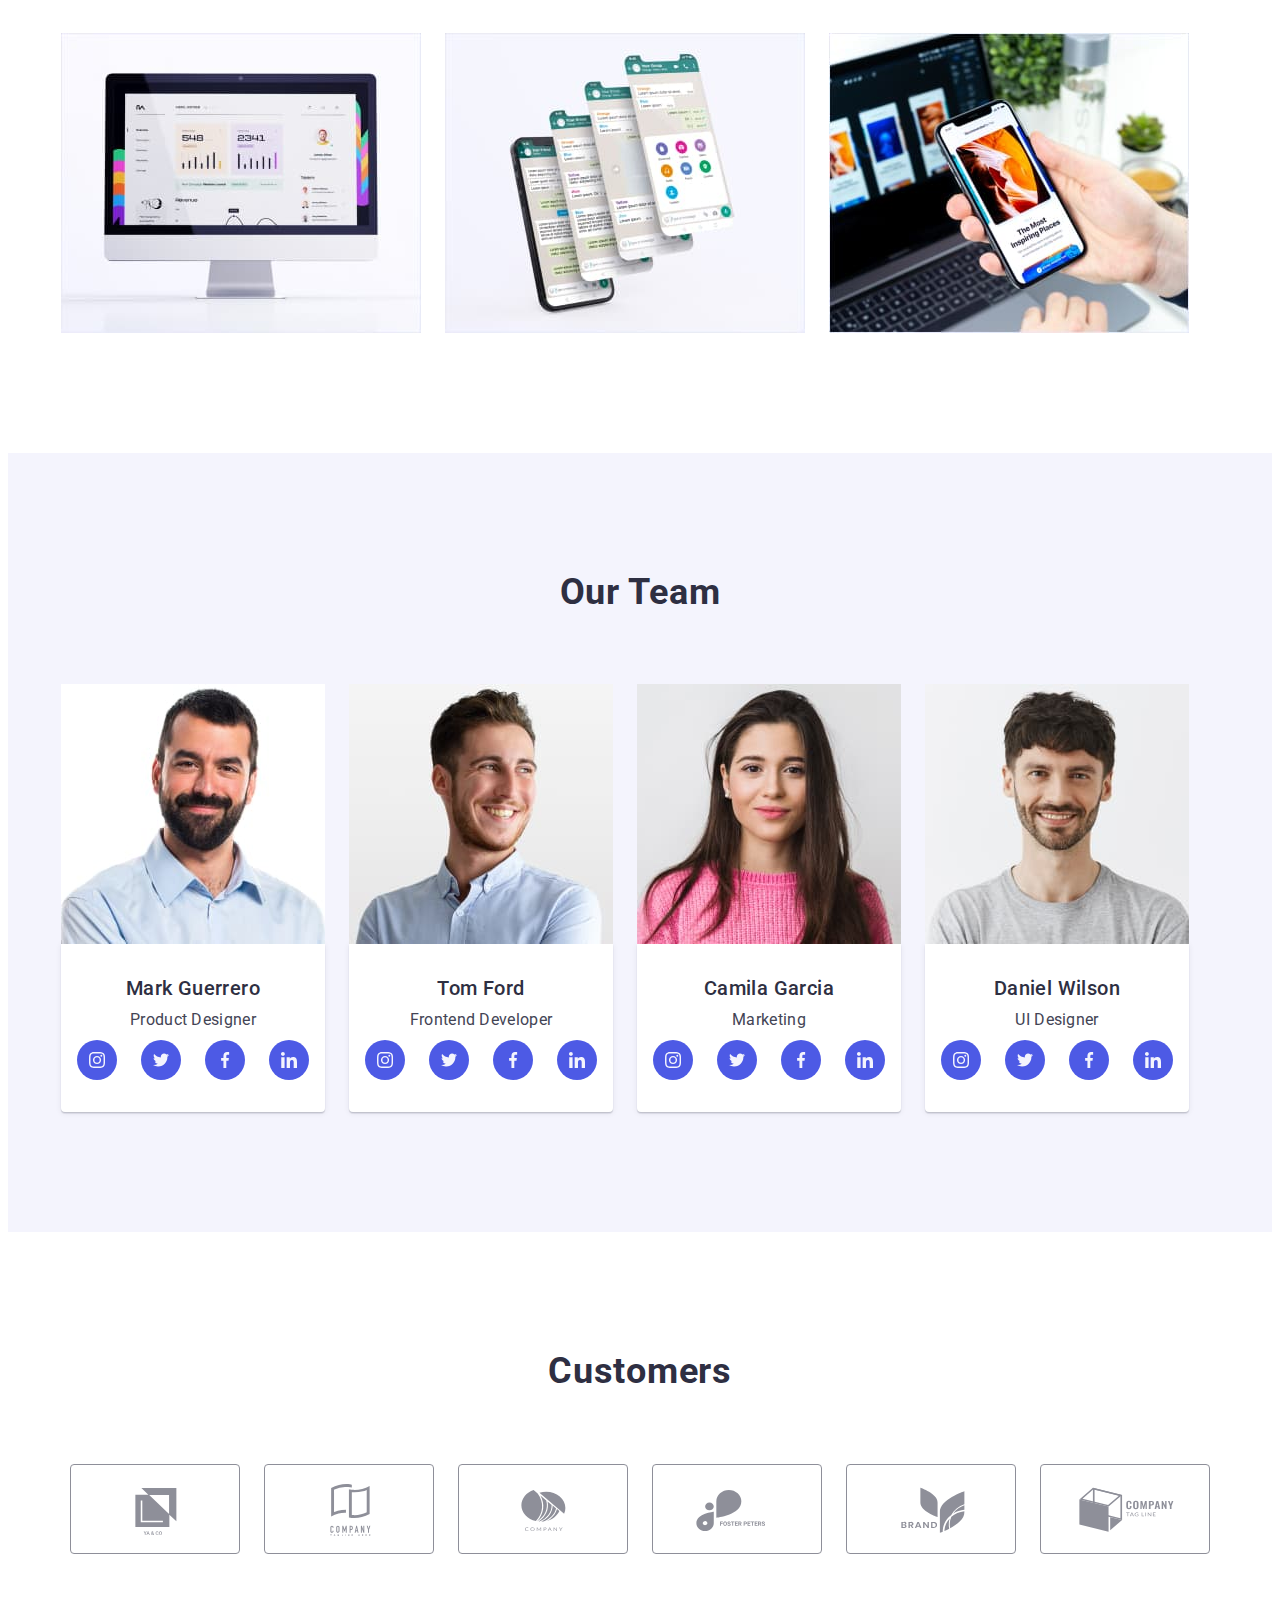
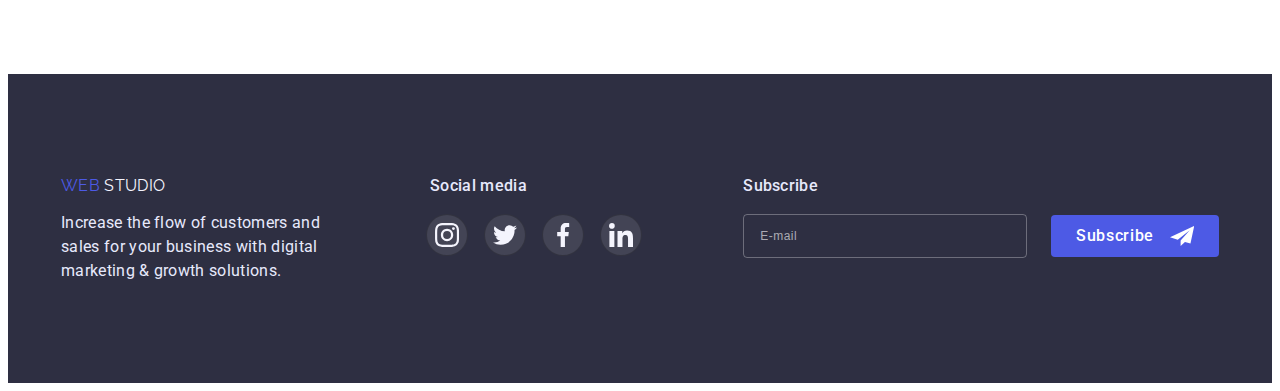
==== commit 5f47b48f: "add footer form "send"" ====
--- a/index.html
+++ b/index.html
@@ -533,20 +533,35 @@
             </li>
           </ul>
         </div>
-        <div class="form-footer-box">
-          <form>
-            <p class="subscribe-title">Subscribe</p>
-            <label class="form-label" for="email"></label>
-            <input
-              class="footer-input"
-              type="email"
-              name="email"
-              id=""
-              placeholder="E-mail"
-            />
-            <button class="footer-btn btn" type="submit">Subscribe</button>
-          </form>
-        </div>
+
+        <!--FOOTER-FORM-BLOCK -->
+
+        <form
+          class="subscribe-form"
+          name="subscribe_form"
+          novalidate
+          autocomplete="on"
+          method="post"
+        >
+          <p class="sm-text">Subscribe</p>
+          <div class="subscribe-box">
+            <label class="subscribe-label" for="subscribe_email">
+              <input
+                class="subscribe-input"
+                type="email"
+                name="user_email"
+                id="subscribe_email"
+                placeholder="E-mail"
+              />
+            </label>
+
+            <button class="subscribe-btn btn" type="submit">Subscribe
+              <svg class="subscribe-btn-icons" width="24px" height="24px">
+                  <use href="./icons.svg#icon-send"></use>
+            </button>
+            
+          </div>
+        </form>
       </div>
     </footer>
     <!--END FOOTER BLOCK-------------------------------------------------------------->
@@ -558,7 +573,8 @@
             <use href="./icons.svg#icon-close-cross"></use>
           </svg>
         </button>
-        <form class="form" autocomplete="off">
+        <!-- FORM -->
+        <form class="form" autocomplete="on" method="post">
           <p class="form-title">
             Leave your contacts and we will call you back
           </p>
@@ -577,12 +593,12 @@
           <div class="form-field">
             <label class="form-label" for="comment">Comment</label>
             <textarea
-              class="form-input form-texarea"
-              resize="none"
+              class="textarea"
               name=""
               id="comment"
               placeholder="Text input"
-            ></textarea>
+            >
+            </textarea>
           </div>
           <div class="form-checkbox-box">
             <input type="checkbox" id="checkbox" />
@@ -594,6 +610,7 @@
 
           <button class="form-btn btn" type="submit">Send</button>
         </form>
+        <!--END FORM--------->
       </div>
     </div>
 
--- a/css/style.css
+++ b/css/style.css
@@ -11,11 +11,16 @@
   --light-slate: #8e8f99;
   --cloud: #f4f4fd;
   --black: black;
+  --textarea: rgba(117, 117, 117, 0.5);
 
   /* transition */
   --main-tr-dur: 250ms;
   --slow-tr-dur: 500ms;
   --main-tr-t-f: cubic-bezier(0.4, 0, 0.2, 1);
+
+  /* border */
+  --border-subs-footer: 1px solid rgba(255, 255, 255, 0.3);
+  --border-radius: 4px;
 }
 /* animation */
 /* @keyframes move-top {
@@ -262,7 +267,7 @@
 .footer-box {
   display: flex;
   align-items: baseline;
-  gap: 120px;
+  justify-content: space-between;
 }
 .footer-web-logo {
   color: var(--iris);
@@ -307,30 +312,54 @@
 .sm-footer-link:focus {
   background-color: var(--green);
 }
-/* .sm-footer-icons {
-  fill: var(--cloud);
-} */
-
-.subscribe-title {
-  margin-bottom: 16px;
-}
-
-.footer-input {
+
+.subscribe-box {
+  display: flex;
+  align-items: center;
+  justify-content: center;
+
+  gap: 24px;
+}
+.subscribe-label {
+}
+.subscribe-input {
   width: 264px;
   height: 40px;
-  border: 1px solid rgba(255, 255, 255, 0.3);
-  border-radius: 4px;
+  border: var(--border-subs-footer);
+  border-radius: var(--border-radius);
   background-color: inherit;
-}
-
-.footer-btn {
-  margin-left: 24px;
+  padding-left: 16px;
+  color: var(--cornflowerc);
+}
+.subscribe-input::placeholder {
+  font-weight: 400;
+  font-size: 12px;
+  line-height: 2;
+  letter-spacing: 0.04em;
+  color: rgba(255, 255, 255, 0.6);
+}
+
+.subscribe-btn {
+  display: flex;
+  align-items: center;
+  justify-content: center;
+  gap: 16px;
+  font-size: 16px;
+  line-height: 1.5;
+  letter-spacing: 0.04em;
+  color: var(--white);
+  fill: var(--white);
+
+  padding: 8px 24px 8px 24px;
   background-color: var(--iris);
-  color: var(--white);
-/* padding-top: 8px;
-padding-bottom: 8px;
-padding-left: 24px;
-padding-right: 64px; */
+  border-radius: var(--border-radius);
+  transition-duration: var(--main-tr-dur);
+  transition-timing-function: var(--main-tr-t-f);
+}
+
+.subscribe-btn:hover,
+.subscribe-btn:focus {
+  background-color: var(--ocean);
 }
 
 /* ===================================================================================
@@ -744,11 +773,6 @@
   padding-bottom: 4px;
 }
 
-.form-input {
-  border: 1px solid rgba(33, 33, 33, 0.2);
-  border-radius: 4px;
-}
-
 .form-field {
   display: flex;
   flex-direction: column;
@@ -756,17 +780,25 @@
   margin-right: 24px;
 }
 
-.form-texarea {
-  font-style: normal;
+.form-input {
+  width: 360px;
+  height: 40px;
+}
+.form-input,
+.textarea {
+  border: 1px solid rgba(33, 33, 33, 0.2);
+  border-radius: 4px;
+}
+.textarea::placeholder {
   font-weight: 400;
   font-size: 12px;
   line-height: 16px;
   letter-spacing: 0.04em;
-  color: rgba(117, 117, 117, 0.5);
-  padding-top: 8px;
-  padding-bottom: 8px;
-  padding-left: 16px;
-  padding-right: 16px;
+  color: var(--textarea);
+}
+.textarea {
+  resize: none;
+  height: 120px;
 }
 
 .form-checkbox-box {
@@ -783,5 +815,5 @@
   color: #757575;
 }
 
-.form-btn {
-}
+/* .form-btn {
+} */
